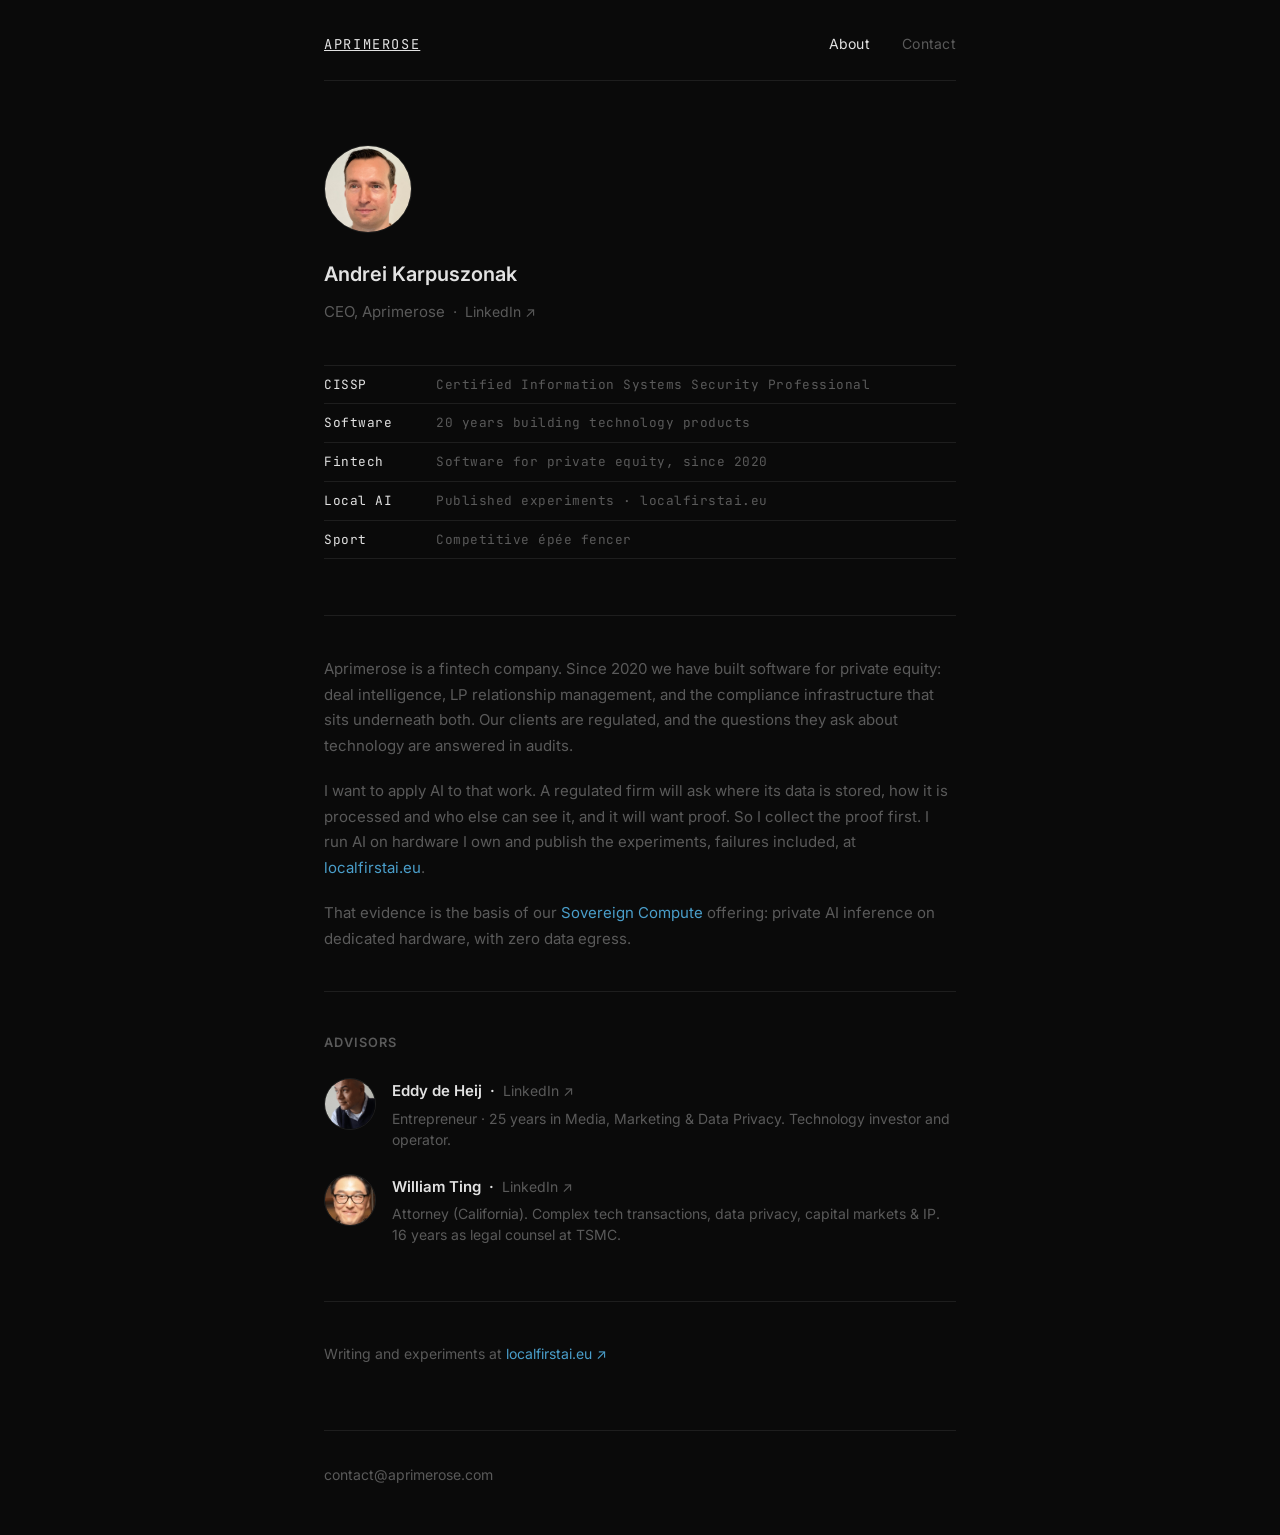
==== about/index.html @ db045c83 "site: real 404 page, robots.txt, sitemap.xml, canonical tags, _headers Without a 404.html, Pages fel" ====
<!DOCTYPE html>
<html lang="en">
<head>
  <meta charset="UTF-8">
  <meta name="viewport" content="width=device-width, initial-scale=1.0">
  <meta name="description" content="About Andrei Karpuszonak — CEO of Aprimerose, fintech software for private equity since 2020. CISSP. Experiments on AI for regulated data at localfirstai.eu.">
  <title>About — Aprimerose</title>
  <link rel="canonical" href="https://aprimerose.com/about/">
  <link rel="preconnect" href="https://fonts.googleapis.com">
  <link rel="preconnect" href="https://fonts.gstatic.com" crossorigin>
  <link href="https://fonts.googleapis.com/css2?family=Inter:wght@400;500;600&family=JetBrains+Mono:wght@400;500&display=swap" rel="stylesheet">
  <link rel="stylesheet" href="../style.css">
  <!-- Google tag (gtag.js) G-Q5KMY7Q0BP -->
  <script async src="https://www.googletagmanager.com/gtag/js?id=G-Q5KMY7Q0BP"></script>
  <script>
    window.dataLayer = window.dataLayer || [];
    function gtag(){dataLayer.push(arguments);}
    gtag('js', new Date());
    gtag('config', 'G-Q5KMY7Q0BP');
  </script>
  <style>
    .about-photo {
      width: 88px;
      height: 88px;
      border-radius: 50%;
      object-fit: cover;
      border: 1px solid var(--border);
      display: block;
      margin-bottom: 1.5rem;
      /* placeholder — replace with actual photo path */
      background: var(--surface);
    }
  </style>
</head>
<body>
  <div class="wrap">

    <nav>
      <a href="/" class="nav-brand">Aprimerose</a>
      <div class="nav-links">
        <a href="/about/" style="color: var(--text);">About</a>
        <a href="/contact/">Contact</a>
      </div>
    </nav>

    <main>

      <section class="section">
        <!-- Replace src with actual photo once added to /assets/ak.jpg -->
        <img
          src="../assets/ak.jpg"
          alt="Andrei Karpuszonak"
          class="about-photo"
          onerror="this.style.display='none'"
        >

        <h1 class="page-title">Andrei Karpuszonak</h1>
        <p class="page-subtitle">CEO, Aprimerose &nbsp;·&nbsp;
          <a href="https://www.linkedin.com/in/karpuszonak/" target="_blank" rel="noopener" style="color:var(--muted); font-size:0.875rem; text-decoration:none;">LinkedIn ↗</a>
        </p>

        <ul class="creds">
          <li>
            <span class="cred-label">CISSP</span>
            <span>Certified Information Systems Security Professional</span>
          </li>
          <li>
            <span class="cred-label">Software</span>
            <span>20 years building technology products</span>
          </li>
          <li>
            <span class="cred-label">Fintech</span>
            <span>Software for private equity, since 2020</span>
          </li>
          <li>
            <span class="cred-label">Local AI</span>
            <span>Published experiments · localfirstai.eu</span>
          </li>
          <li>
            <span class="cred-label">Sport</span>
            <span>Competitive épée fencer</span>
          </li>
        </ul>
      </section>

      <hr>

      <section class="body-text">
        <p>
          Aprimerose is a fintech company. Since 2020 we have built software for private equity:
          deal intelligence, LP relationship management, and the compliance infrastructure that
          sits underneath both. Our clients are regulated, and the questions they ask about
          technology are answered in audits.
        </p>
        <p>
          I want to apply AI to that work. A regulated firm will ask where its data is stored,
          how it is processed and who else can see it, and it will want proof. So I collect the
          proof first. I run AI on hardware I own and publish the experiments, failures included, at
          <a href="https://localfirstai.eu/about/" target="_blank" rel="noopener" class="link-cc">localfirstai.eu</a>.
        </p>
        <p>
          That evidence is the basis of our
          <a href="/sovereign-compute/" class="link-cc">Sovereign Compute</a> offering:
          private AI inference on dedicated hardware, with zero data egress.
        </p>
      </section>

      <hr>

      <section class="section">
        <h2 style="font-size:0.8rem; font-weight:600; letter-spacing:0.08em; text-transform:uppercase; color:var(--muted); margin-bottom:1.5rem;">
          Advisors
        </h2>

        <div style="display:flex; flex-direction:column; gap:1.5rem;">

          <div style="display:flex; align-items:flex-start; gap:1rem;">
            <img
              src="../assets/eddy.png"
              alt="Eddy de Heij"
              style="width:52px;height:52px;border-radius:50%;object-fit:cover;border:1px solid var(--border);flex-shrink:0;"
              onerror="this.style.display='none'"
            >
            <div>
              <div style="font-weight:600; font-size:0.9375rem; margin-bottom:0.25rem;">
                Eddy de Heij &nbsp;·&nbsp;
                <a href="https://www.linkedin.com/in/edeheij/" target="_blank" rel="noopener" style="color:var(--muted); font-size:0.875rem; font-weight:400; text-decoration:none;">LinkedIn ↗</a>
              </div>
              <div style="font-size:0.875rem; color:var(--muted); line-height:1.5;">
                Entrepreneur · 25 years in Media, Marketing &amp; Data Privacy.
                Technology investor and operator.
              </div>
            </div>
          </div>

          <div style="display:flex; align-items:flex-start; gap:1rem;">
            <img
              src="../assets/will.png"
              alt="William Ting"
              style="width:52px;height:52px;border-radius:50%;object-fit:cover;border:1px solid var(--border);flex-shrink:0;"
              onerror="this.style.display='none'"
            >
            <div>
              <div style="font-weight:600; font-size:0.9375rem; margin-bottom:0.25rem;">
                William Ting &nbsp;·&nbsp;
                <a href="https://www.linkedin.com/in/williamkcting/" target="_blank" rel="noopener" style="color:var(--muted); font-size:0.875rem; font-weight:400; text-decoration:none;">LinkedIn ↗</a>
              </div>
              <div style="font-size:0.875rem; color:var(--muted); line-height:1.5;">
                Attorney (California). Complex tech transactions, data privacy, capital markets &amp; IP.
                16 years as legal counsel at TSMC.
              </div>
            </div>
          </div>

        </div>
      </section>

      <hr>

      <section class="section">
        <p style="font-size: 0.875rem; color: var(--muted);">
          Writing and experiments at
          <a href="https://localfirstai.eu" target="_blank" rel="noopener" class="link-cc">localfirstai.eu ↗</a>
        </p>
      </section>

    </main>

    <footer>
      <a href="mailto:contact@aprimerose.com">contact@aprimerose.com</a>
    </footer>

  </div>
</body>
</html>
---- style.css ----
/* Aprimerose.com — design system */

:root {
  --bg:        #0a0a0a;
  --surface:   #111111;
  --border:    #1e1e1e;
  --text:      #e2e2e2;
  --muted:     #5a5a5a;
  --gold:      #c8a96e;   /* PE pillar */
  --blue:      #4a9eca;   /* CC — own cloud */
  --blue-2:    #7ec8b0;   /* CC — on-prem consultancy (teal-green: advisory/delivery feel) */
  --font-sans: 'Inter', system-ui, -apple-system, sans-serif;
  --font-mono: 'JetBrains Mono', 'IBM Plex Mono', 'Fira Code', monospace;
  --max-w:     680px;
}

/* Reset */
*, *::before, *::after { box-sizing: border-box; margin: 0; padding: 0; }

/* Base */
html { font-size: 16px; }

body {
  background: var(--bg);
  color: var(--text);
  font-family: var(--font-sans);
  font-size: 1rem;
  line-height: 1.7;
  -webkit-font-smoothing: antialiased;
}

/* Layout */
.wrap {
  max-width: var(--max-w);
  margin: 0 auto;
  padding: 0 1.5rem;
}

/* Nav */
nav {
  padding: 2rem 0 1.5rem;
  display: flex;
  justify-content: space-between;
  align-items: baseline;
  border-bottom: 1px solid var(--border);
  margin-bottom: 4rem;
}

.nav-brand {
  font-family: var(--font-mono);
  font-size: 0.85rem;
  letter-spacing: 0.12em;
  text-transform: uppercase;
  color: var(--text);
}

.nav-links { display: flex; gap: 2rem; }

.nav-links a {
  font-size: 0.875rem;
  color: var(--muted);
  text-decoration: none;
  letter-spacing: 0.02em;
  transition: color 0.15s;
}

.nav-links a:hover { color: var(--text); }

/* Sections */
.section { margin-bottom: 3.5rem; }

/* Pillar */
.pillar { padding-left: 1.25rem; margin-bottom: 3rem; }

.pillar--pe   { border-left: 2px solid var(--gold); }
.pillar--cc   { border-left: 2px solid var(--blue); }
.pillar--cc-2 { border-left: 2px solid var(--blue-2); }

.pillar-header {
  display: flex;
  align-items: center;
  gap: 0.75rem;
  margin-bottom: 0.75rem;
}

.pillar h2 {
  font-size: 1.05rem;
  font-weight: 600;
  letter-spacing: 0.01em;
  color: var(--text);
}

.pillar p {
  color: var(--muted);
  font-size: 0.9375rem;
  margin-bottom: 1rem;
}

.pillar-links {
  display: flex;
  flex-wrap: wrap;
  gap: 1.25rem;
  align-items: center;
  font-size: 0.875rem;
}

.link-pe   { color: var(--gold); text-decoration: none; }
.link-pe:hover { text-decoration: underline; }

.link-cc   { color: var(--blue); text-decoration: none; }
.link-cc:hover { text-decoration: underline; }

.link-cc-2   { color: var(--blue-2); text-decoration: none; }
.link-cc-2:hover { text-decoration: underline; }

.link-coming {
  font-family: var(--font-mono);
  font-size: 0.75rem;
  color: var(--muted);
  letter-spacing: 0.04em;
}

/* Badge */
.badge {
  font-family: var(--font-mono);
  font-size: 0.65rem;
  letter-spacing: 0.1em;
  text-transform: uppercase;
  color: var(--blue);
  border: 1px solid var(--blue);
  padding: 0.15em 0.5em;
  border-radius: 2px;
  line-height: 1;
  opacity: 0.8;
}

/* Dividers */
hr {
  border: none;
  border-top: 1px solid var(--border);
  margin: 2.5rem 0;
}

/* Hero */
.hero { margin-bottom: 3rem; }

.hero h1 {
  font-size: 1.5rem;
  font-weight: 600;
  letter-spacing: -0.01em;
  margin-bottom: 0.3rem;
}

.hero .descriptor {
  font-size: 0.9375rem;
  color: var(--muted);
  letter-spacing: 0.01em;
}

/* Footer */
footer {
  border-top: 1px solid var(--border);
  padding: 2rem 0 3rem;
  margin-top: 4rem;
  display: flex;
  justify-content: space-between;
  align-items: center;
  flex-wrap: wrap;
  gap: 0.75rem;
}

footer a {
  font-size: 0.875rem;
  color: var(--muted);
  text-decoration: none;
}
footer a:hover { color: var(--text); }

.location {
  font-family: var(--font-mono);
  font-size: 0.75rem;
  letter-spacing: 0.08em;
  color: var(--muted);
}

/* Page heading (inner pages) */
.page-title {
  font-size: 1.25rem;
  font-weight: 600;
  margin-bottom: 0.5rem;
}

.page-subtitle {
  font-size: 0.9375rem;
  color: var(--muted);
  margin-bottom: 2.5rem;
}

/* Body text */
.body-text p {
  font-size: 0.9375rem;
  color: var(--muted);
  margin-bottom: 1.25rem;
}

.body-text p:last-child { margin-bottom: 0; }

/* Credential list */
.creds {
  list-style: none;
  margin: 1.5rem 0;
}

.creds li {
  font-family: var(--font-mono);
  font-size: 0.8rem;
  letter-spacing: 0.04em;
  color: var(--muted);
  padding: 0.5rem 0;
  border-bottom: 1px solid var(--border);
  display: flex;
  gap: 1rem;
  align-items: baseline;
}

.creds li:first-child { border-top: 1px solid var(--border); }

.creds .cred-label {
  color: var(--text);
  flex-shrink: 0;
  min-width: 6rem;
}

@media (max-width: 480px) {
  .creds li {
    flex-direction: column;
    gap: 0.15rem;
  }
  .creds .cred-label {
    min-width: auto;
  }
}

/* Compliance matrix (sovereign compute page) */
.compliance-row {
  display: flex;
  gap: 1.5rem;
  align-items: baseline;
  padding: 0.6rem 0;
  border-bottom: 1px solid var(--border);
  font-size: 0.875rem;
}
.compliance-row:first-of-type { border-top: 1px solid var(--border); }
.compliance-row .label { color: var(--text); font-family: var(--font-mono); font-size: 0.8rem; letter-spacing: 0.04em; flex-shrink: 0; min-width: 8rem; }
.compliance-row .value { color: var(--muted); }

/* Responsive */
@media (max-width: 640px) {
  nav { flex-direction: column; gap: 1rem; }
  footer { flex-direction: column; align-items: flex-start; }
  .compliance-row { flex-direction: column; gap: 0.15rem; }
  .compliance-row .label { min-width: auto; }
}
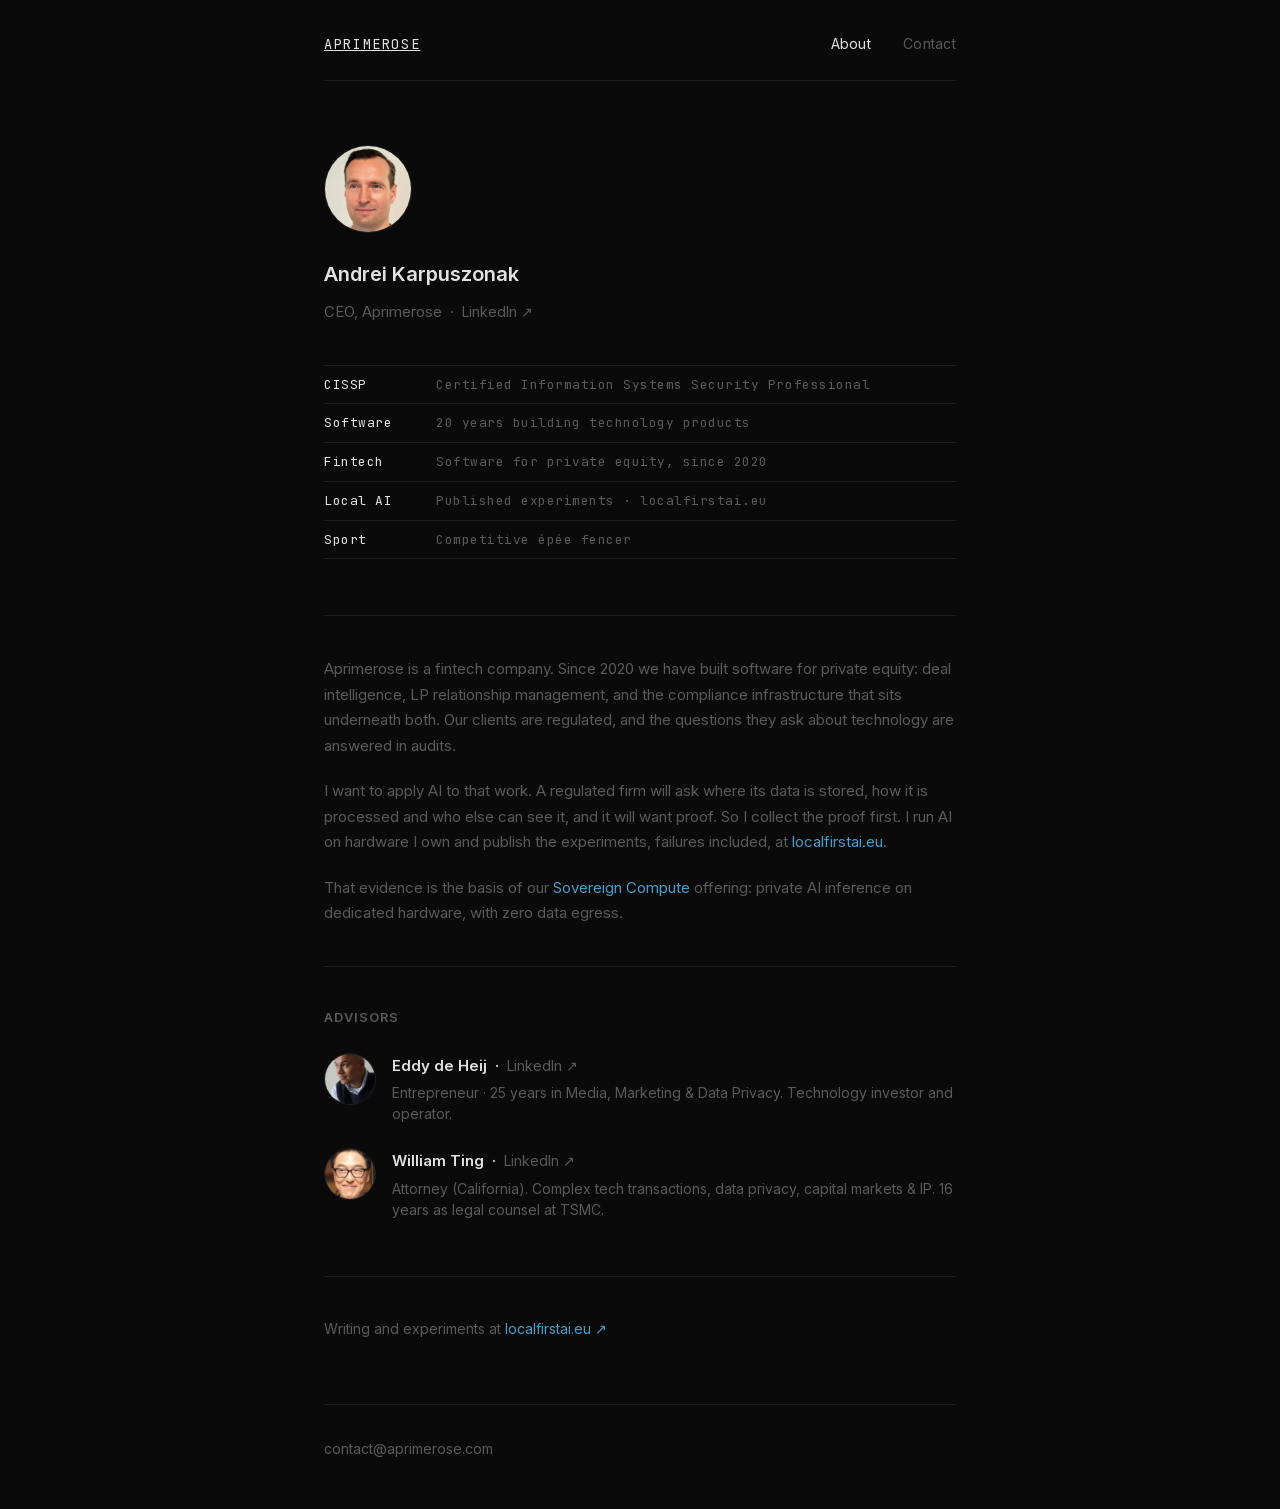
==== commit a3540ddd: "site: drop Google Analytics and Google Fonts; fonts self-hosted The homepage claims "EU GDPR-aligned" ====
--- a/about/index.html
+++ b/about/index.html
@@ -6,18 +6,7 @@
   <meta name="description" content="About Andrei Karpuszonak — CEO of Aprimerose, fintech software for private equity since 2020. CISSP. Experiments on AI for regulated data at localfirstai.eu.">
   <title>About — Aprimerose</title>
   <link rel="canonical" href="https://aprimerose.com/about/">
-  <link rel="preconnect" href="https://fonts.googleapis.com">
-  <link rel="preconnect" href="https://fonts.gstatic.com" crossorigin>
-  <link href="https://fonts.googleapis.com/css2?family=Inter:wght@400;500;600&family=JetBrains+Mono:wght@400;500&display=swap" rel="stylesheet">
   <link rel="stylesheet" href="../style.css">
-  <!-- Google tag (gtag.js) G-Q5KMY7Q0BP -->
-  <script async src="https://www.googletagmanager.com/gtag/js?id=G-Q5KMY7Q0BP"></script>
-  <script>
-    window.dataLayer = window.dataLayer || [];
-    function gtag(){dataLayer.push(arguments);}
-    gtag('js', new Date());
-    gtag('config', 'G-Q5KMY7Q0BP');
-  </script>
   <style>
     .about-photo {
       width: 88px;
--- a/style.css
+++ b/style.css
@@ -1,4 +1,45 @@
 /* Aprimerose.com — design system */
+
+/* Fonts: self-hosted (SIL OFL 1.1, licences in /assets/fonts/), so no request goes to Google. */
+/* Inter, latin-ext */
+@font-face {
+  font-family: 'Inter';
+  font-style: normal;
+  font-weight: 400 600;
+  font-display: swap;
+  src: url(/assets/fonts/inter-latin-ext.woff2) format('woff2');
+  unicode-range: U+0100-02BA, U+02BD-02C5, U+02C7-02CC, U+02CE-02D7, U+02DD-02FF, U+0304, U+0308, U+0329, U+1D00-1DBF, U+1E00-1E9F, U+1EF2-1EFF, U+2020, U+20A0-20AB, U+20AD-20C4, U+2113, U+2C60-2C7F, U+A720-A7FF;
+}
+
+/* Inter, latin */
+@font-face {
+  font-family: 'Inter';
+  font-style: normal;
+  font-weight: 400 600;
+  font-display: swap;
+  src: url(/assets/fonts/inter-latin.woff2) format('woff2');
+  unicode-range: U+0000-00FF, U+0131, U+0152-0153, U+02BB-02BC, U+02C6, U+02DA, U+02DC, U+0304, U+0308, U+0329, U+2000-206F, U+20AC, U+2122, U+2191, U+2193, U+2212, U+2215, U+FEFF, U+FFFD;
+}
+
+/* JetBrains Mono, latin-ext */
+@font-face {
+  font-family: 'JetBrains Mono';
+  font-style: normal;
+  font-weight: 400 500;
+  font-display: swap;
+  src: url(/assets/fonts/jetbrains-mono-latin-ext.woff2) format('woff2');
+  unicode-range: U+0100-02BA, U+02BD-02C5, U+02C7-02CC, U+02CE-02D7, U+02DD-02FF, U+0304, U+0308, U+0329, U+1D00-1DBF, U+1E00-1E9F, U+1EF2-1EFF, U+2020, U+20A0-20AB, U+20AD-20C4, U+2113, U+2C60-2C7F, U+A720-A7FF;
+}
+
+/* JetBrains Mono, latin */
+@font-face {
+  font-family: 'JetBrains Mono';
+  font-style: normal;
+  font-weight: 400 500;
+  font-display: swap;
+  src: url(/assets/fonts/jetbrains-mono-latin.woff2) format('woff2');
+  unicode-range: U+0000-00FF, U+0131, U+0152-0153, U+02BB-02BC, U+02C6, U+02DA, U+02DC, U+0304, U+0308, U+0329, U+2000-206F, U+20AC, U+2122, U+2191, U+2193, U+2212, U+2215, U+FEFF, U+FFFD;
+}
 
 :root {
   --bg:        #0a0a0a;
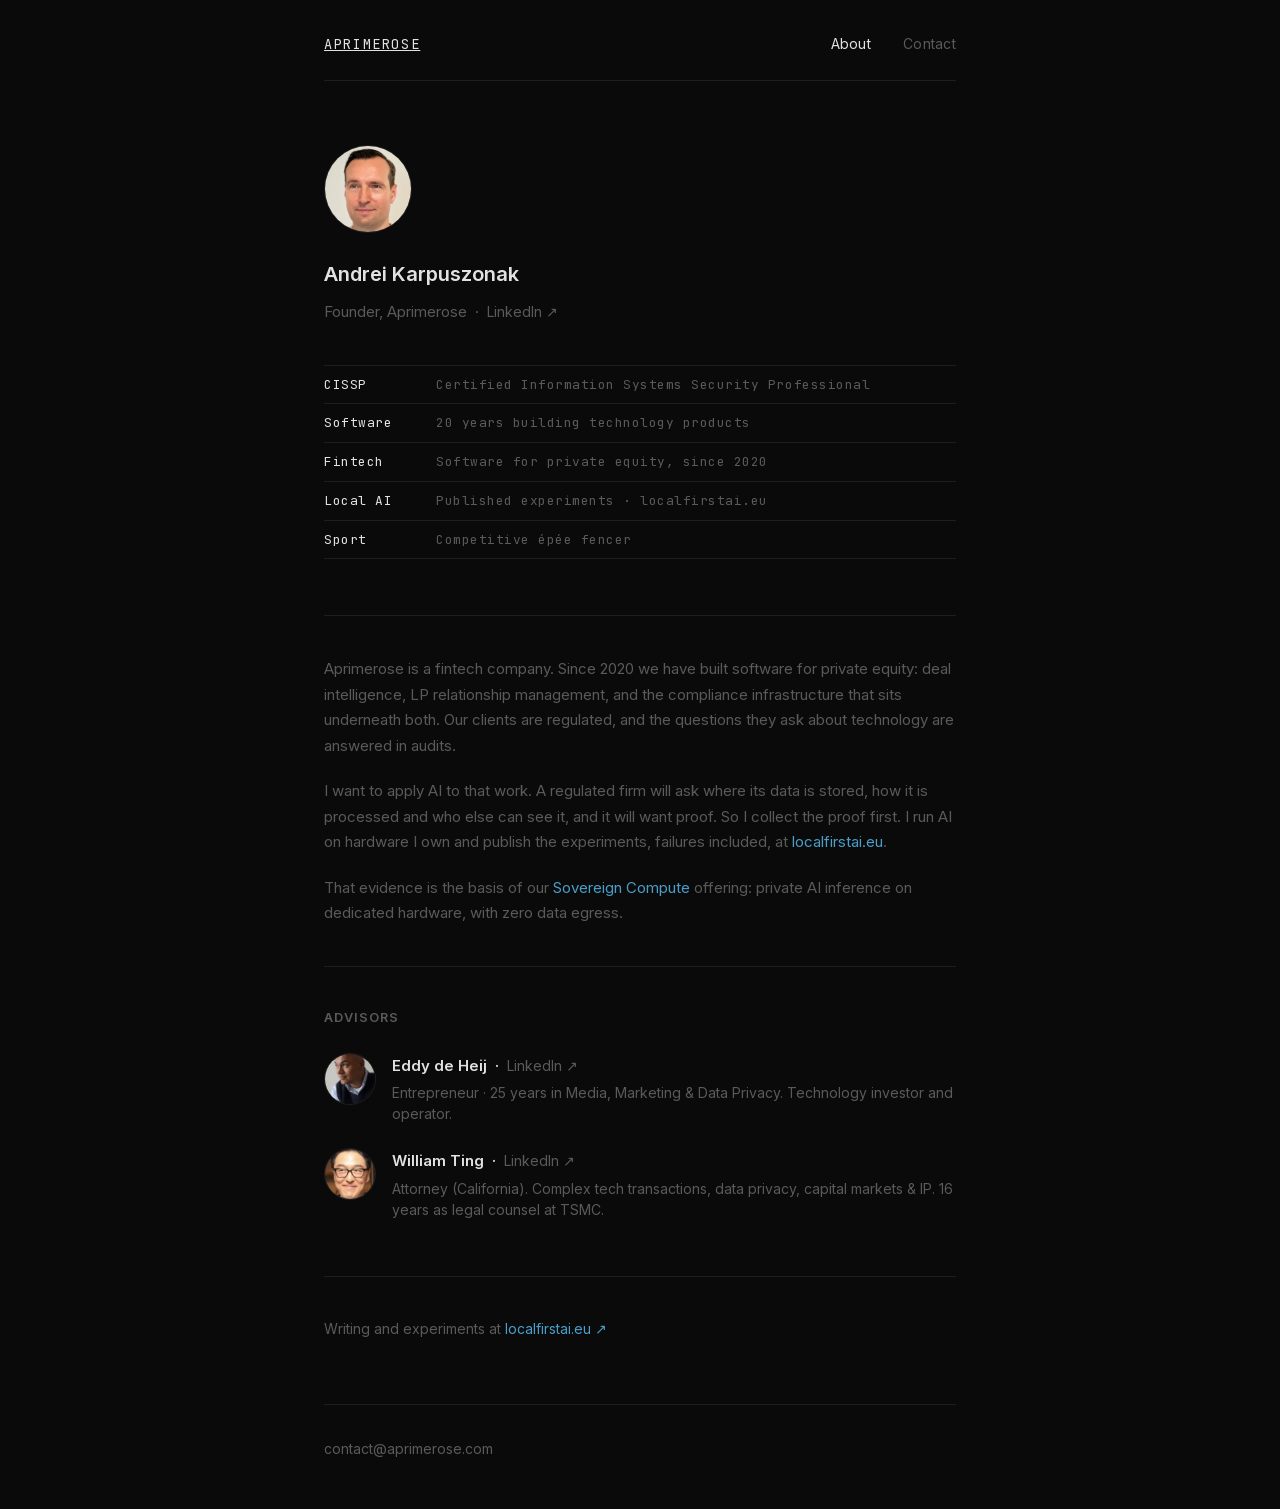
==== commit 79b201ff: "site: About — 'Founder, Aprimerose' replaces 'CEO, Aprimerose' (subtitle + meta description), matchi" ====
--- a/about/index.html
+++ b/about/index.html
@@ -3,7 +3,7 @@
 <head>
   <meta charset="UTF-8">
   <meta name="viewport" content="width=device-width, initial-scale=1.0">
-  <meta name="description" content="About Andrei Karpuszonak — CEO of Aprimerose, fintech software for private equity since 2020. CISSP. Experiments on AI for regulated data at localfirstai.eu.">
+  <meta name="description" content="About Andrei Karpuszonak — founder of Aprimerose, fintech software for private equity since 2020. CISSP. Experiments on AI for regulated data at localfirstai.eu.">
   <title>About — Aprimerose</title>
   <link rel="canonical" href="https://aprimerose.com/about/">
   <link rel="stylesheet" href="../style.css">
@@ -44,7 +44,7 @@
         >
 
         <h1 class="page-title">Andrei Karpuszonak</h1>
-        <p class="page-subtitle">CEO, Aprimerose &nbsp;·&nbsp;
+        <p class="page-subtitle">Founder, Aprimerose &nbsp;·&nbsp;
           <a href="https://www.linkedin.com/in/karpuszonak/" target="_blank" rel="noopener" style="color:var(--muted); font-size:0.875rem; text-decoration:none;">LinkedIn ↗</a>
         </p>
 
--- a/style.css
+++ b/style.css
@@ -50,6 +50,7 @@
   --gold:      #c8a96e;   /* PE pillar */
   --blue:      #4a9eca;   /* CC — own cloud */
   --blue-2:    #7ec8b0;   /* CC — on-prem consultancy (teal-green: advisory/delivery feel) */
+  --rose:      #c98a8a;   /* Exposure Review */
   --font-sans: 'Inter', system-ui, -apple-system, sans-serif;
   --font-mono: 'JetBrains Mono', 'IBM Plex Mono', 'Fira Code', monospace;
   --max-w:     680px;
@@ -116,6 +117,7 @@
 .pillar--pe   { border-left: 2px solid var(--gold); }
 .pillar--cc   { border-left: 2px solid var(--blue); }
 .pillar--cc-2 { border-left: 2px solid var(--blue-2); }
+.pillar--xr   { border-left: 2px solid var(--rose); }
 
 .pillar-header {
   display: flex;
@@ -153,6 +155,9 @@
 
 .link-cc-2   { color: var(--blue-2); text-decoration: none; }
 .link-cc-2:hover { text-decoration: underline; }
+
+.link-xr   { color: var(--rose); text-decoration: none; }
+.link-xr:hover { text-decoration: underline; }
 
 .link-coming {
   font-family: var(--font-mono);
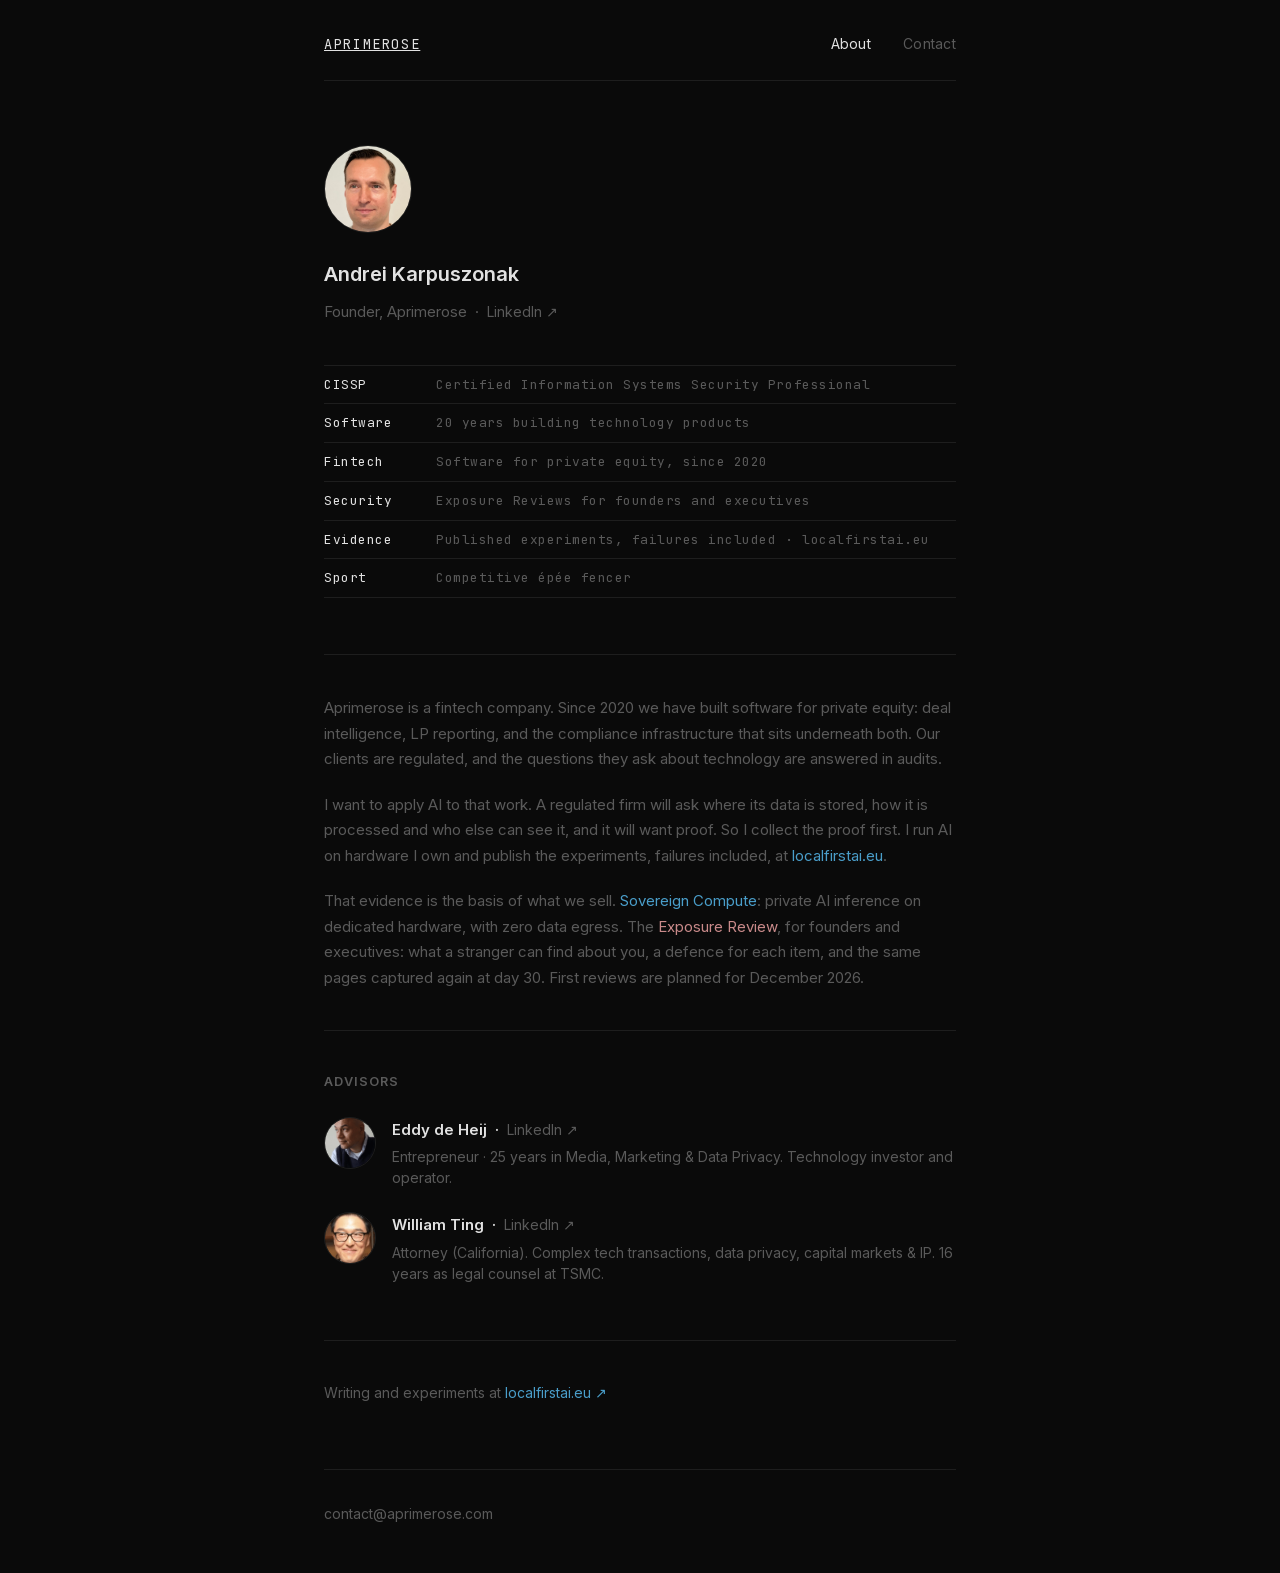
==== commit 42c9fc9e: "site/about: the About covers both offerings (Sovereign Compute + Exposure Review, three paragraphs k" ====
--- a/about/index.html
+++ b/about/index.html
@@ -3,7 +3,7 @@
 <head>
   <meta charset="UTF-8">
   <meta name="viewport" content="width=device-width, initial-scale=1.0">
-  <meta name="description" content="About Andrei Karpuszonak — founder of Aprimerose, fintech software for private equity since 2020. CISSP. Experiments on AI for regulated data at localfirstai.eu.">
+  <meta name="description" content="About Andrei Karpuszonak — founder of Aprimerose, fintech software for private equity since 2020. CISSP. Exposure Reviews for founders and executives. Experiments on AI for regulated data at localfirstai.eu.">
   <title>About — Aprimerose</title>
   <link rel="canonical" href="https://aprimerose.com/about/">
   <link rel="stylesheet" href="../style.css">
@@ -62,8 +62,12 @@
             <span>Software for private equity, since 2020</span>
           </li>
           <li>
-            <span class="cred-label">Local AI</span>
-            <span>Published experiments · localfirstai.eu</span>
+            <span class="cred-label">Security</span>
+            <span>Exposure Reviews for founders and executives</span>
+          </li>
+          <li>
+            <span class="cred-label">Evidence</span>
+            <span>Published experiments, failures included · localfirstai.eu</span>
           </li>
           <li>
             <span class="cred-label">Sport</span>
@@ -77,7 +81,7 @@
       <section class="body-text">
         <p>
           Aprimerose is a fintech company. Since 2020 we have built software for private equity:
-          deal intelligence, LP relationship management, and the compliance infrastructure that
+          deal intelligence, LP reporting, and the compliance infrastructure that
           sits underneath both. Our clients are regulated, and the questions they ask about
           technology are answered in audits.
         </p>
@@ -88,9 +92,12 @@
           <a href="https://localfirstai.eu/about/" target="_blank" rel="noopener" class="link-cc">localfirstai.eu</a>.
         </p>
         <p>
-          That evidence is the basis of our
-          <a href="/sovereign-compute/" class="link-cc">Sovereign Compute</a> offering:
+          That evidence is the basis of what we sell.
+          <a href="/sovereign-compute/" class="link-cc">Sovereign Compute</a>:
           private AI inference on dedicated hardware, with zero data egress.
+          The <a href="/exposure-review/" class="link-xr">Exposure Review</a>, for founders and executives:
+          what a stranger can find about you, a defence for each item, and the same pages captured again at day 30.
+          First reviews are planned for December 2026.
         </p>
       </section>
 
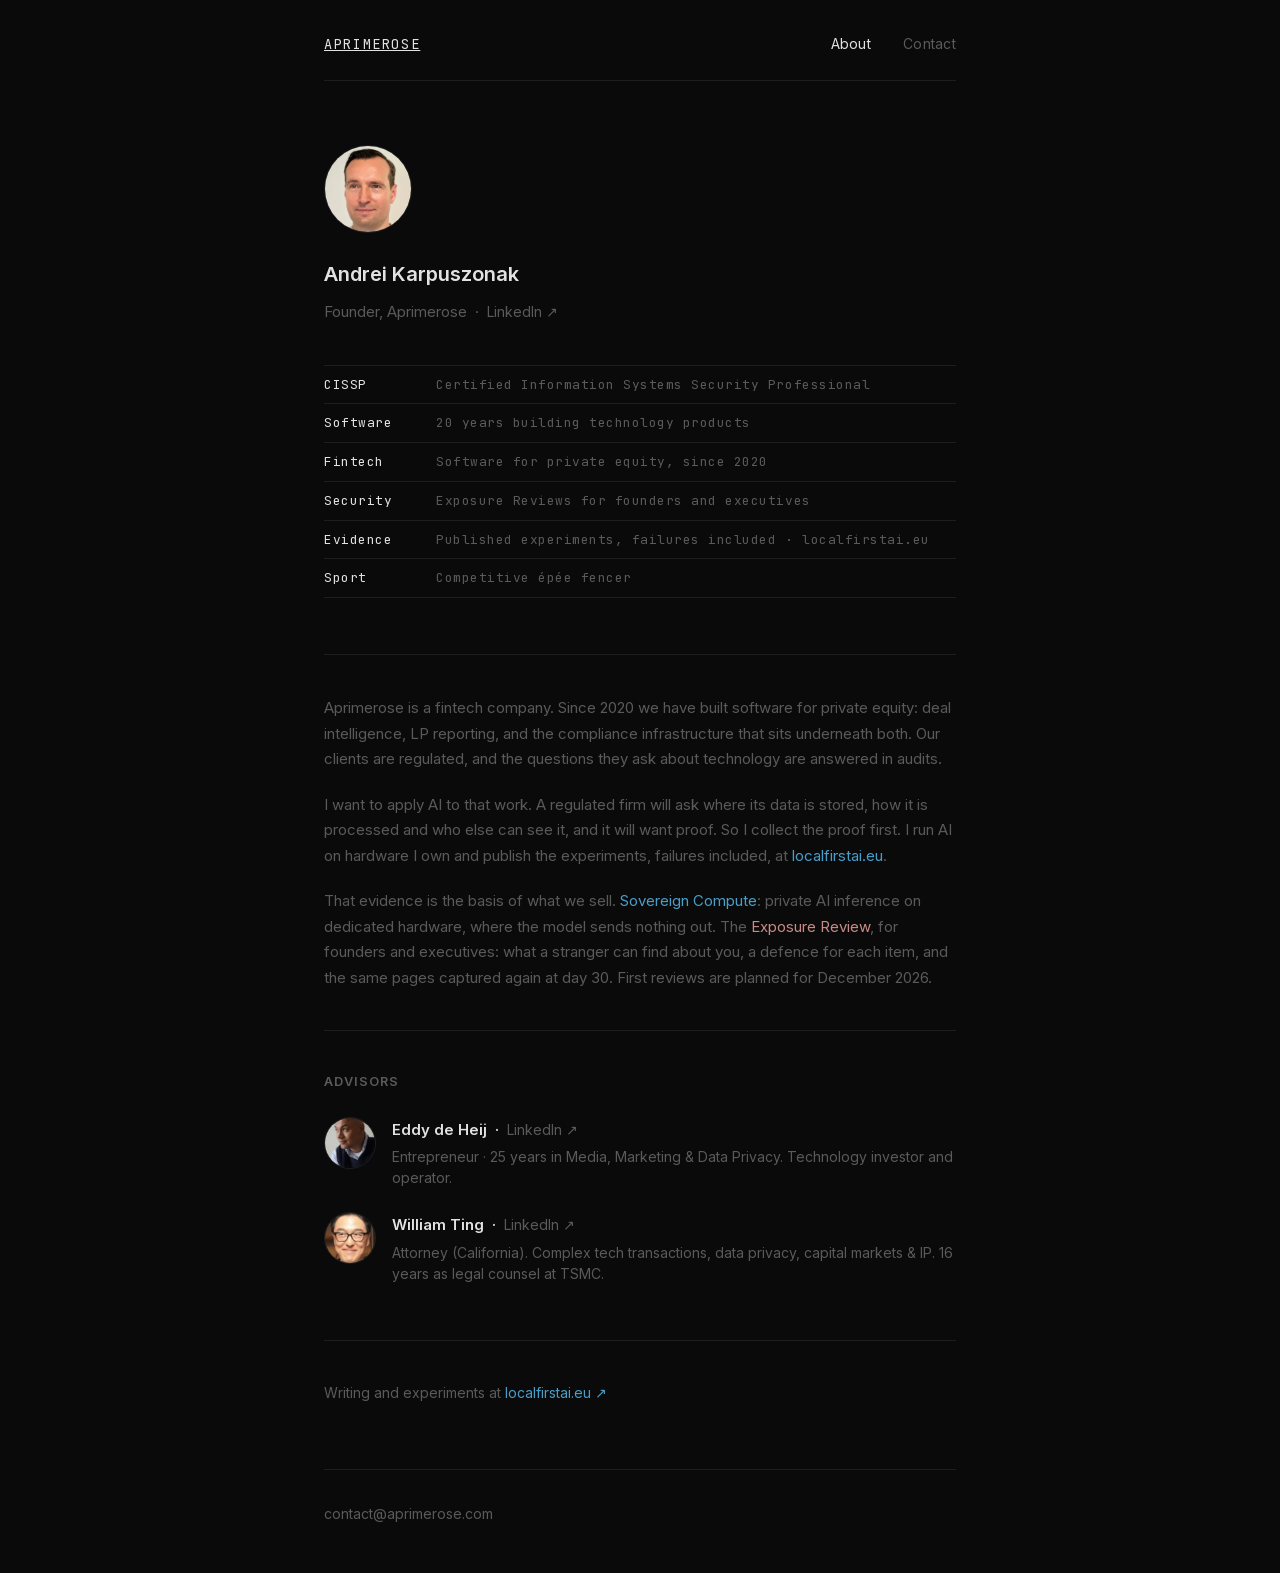
==== commit 4db581f1: "site: egress lines say what was measured — "the model sends nothing out" replaces "zero egress" on t" ====
--- a/about/index.html
+++ b/about/index.html
@@ -94,7 +94,7 @@
         <p>
           That evidence is the basis of what we sell.
           <a href="/sovereign-compute/" class="link-cc">Sovereign Compute</a>:
-          private AI inference on dedicated hardware, with zero data egress.
+          private AI inference on dedicated hardware, where the model sends nothing out.
           The <a href="/exposure-review/" class="link-xr">Exposure Review</a>, for founders and executives:
           what a stranger can find about you, a defence for each item, and the same pages captured again at day 30.
           First reviews are planned for December 2026.
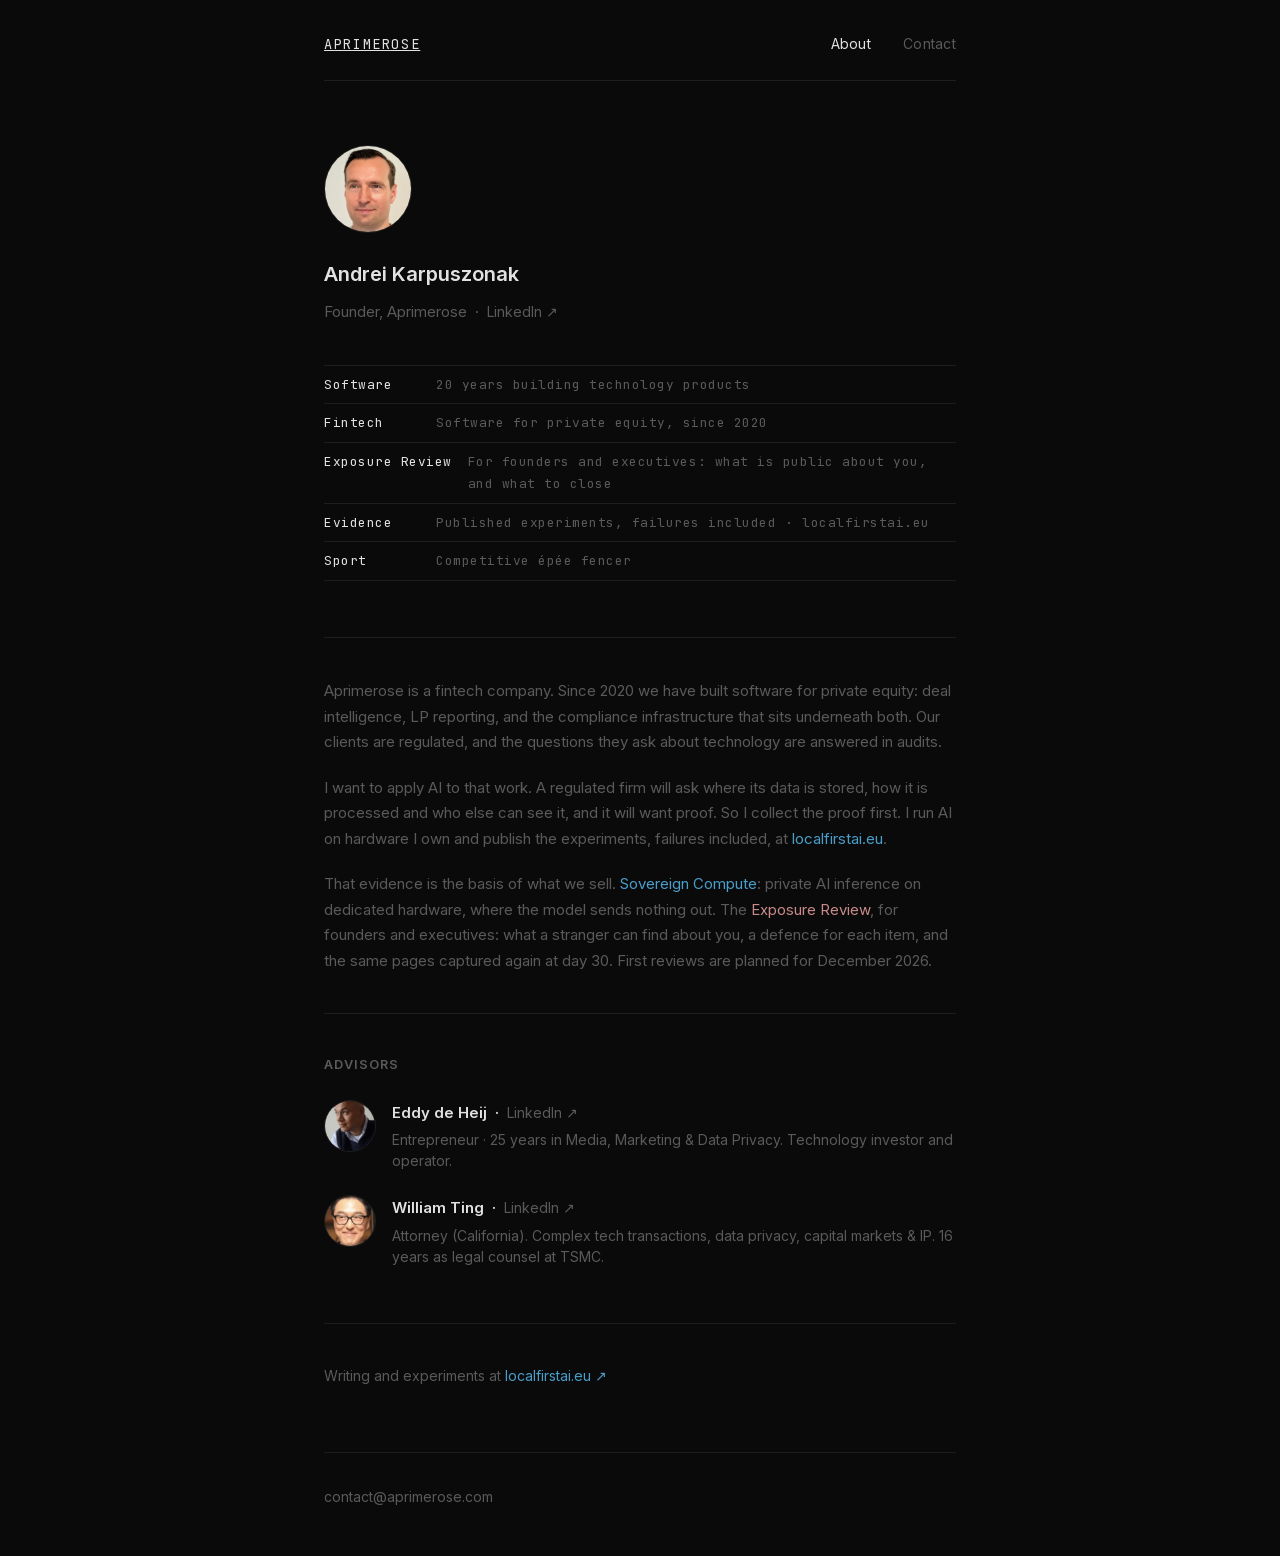
==== commit 5bd9e321: "site: unlabel — the security credential is no longer a public label (Andrei, 2026-11-04); "CISSP-led" ====
--- a/about/index.html
+++ b/about/index.html
@@ -3,7 +3,7 @@
 <head>
   <meta charset="UTF-8">
   <meta name="viewport" content="width=device-width, initial-scale=1.0">
-  <meta name="description" content="About Andrei Karpuszonak — founder of Aprimerose, fintech software for private equity since 2020. CISSP. Exposure Reviews for founders and executives. Experiments on AI for regulated data at localfirstai.eu.">
+  <meta name="description" content="About Andrei Karpuszonak — founder of Aprimerose, fintech software for private equity since 2020. Exposure Reviews for founders and executives. Experiments on AI for regulated data at localfirstai.eu.">
   <title>About — Aprimerose</title>
   <link rel="canonical" href="https://aprimerose.com/about/">
   <link rel="stylesheet" href="../style.css">
@@ -50,10 +50,6 @@
 
         <ul class="creds">
           <li>
-            <span class="cred-label">CISSP</span>
-            <span>Certified Information Systems Security Professional</span>
-          </li>
-          <li>
             <span class="cred-label">Software</span>
             <span>20 years building technology products</span>
           </li>
@@ -62,8 +58,8 @@
             <span>Software for private equity, since 2020</span>
           </li>
           <li>
-            <span class="cred-label">Security</span>
-            <span>Exposure Reviews for founders and executives</span>
+            <span class="cred-label">Exposure Review</span>
+            <span>For founders and executives: what is public about you, and what to close</span>
           </li>
           <li>
             <span class="cred-label">Evidence</span>
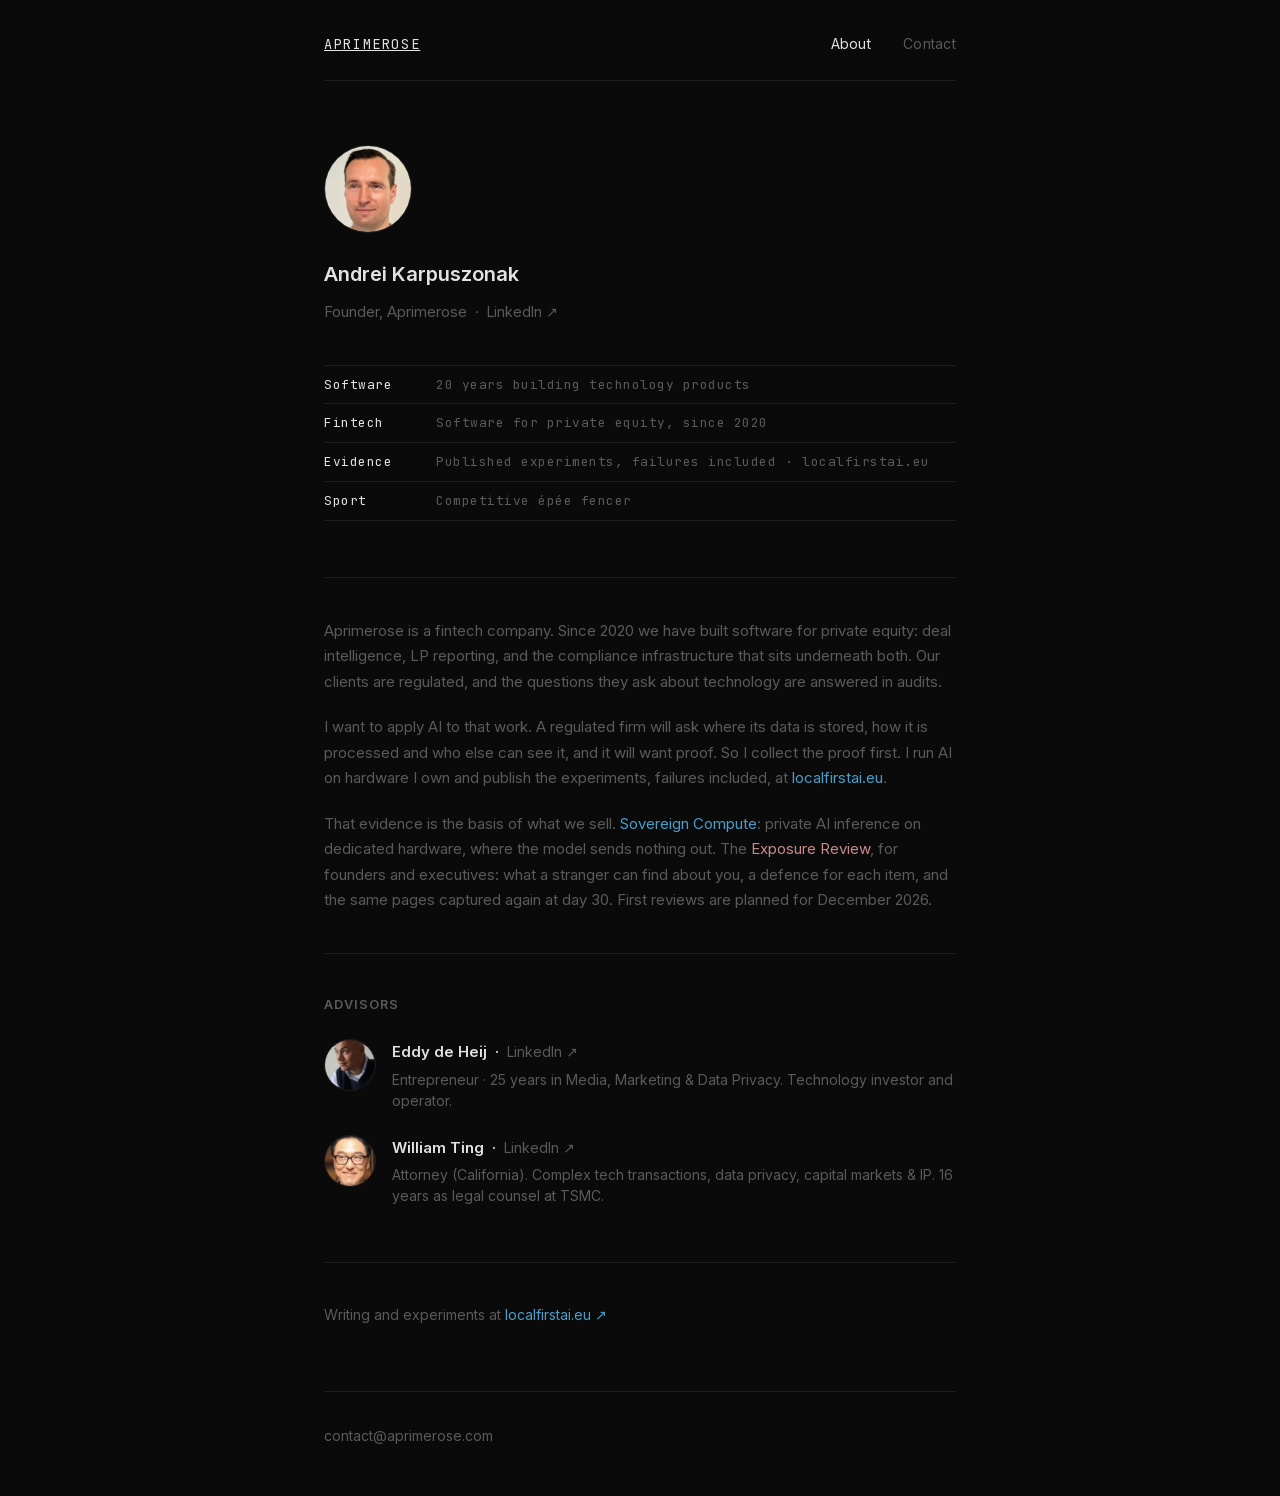
==== commit c609a554: "site/about: the Exposure Review card removed from the credentials list and from the meta description" ====
--- a/about/index.html
+++ b/about/index.html
@@ -3,7 +3,7 @@
 <head>
   <meta charset="UTF-8">
   <meta name="viewport" content="width=device-width, initial-scale=1.0">
-  <meta name="description" content="About Andrei Karpuszonak — founder of Aprimerose, fintech software for private equity since 2020. Exposure Reviews for founders and executives. Experiments on AI for regulated data at localfirstai.eu.">
+  <meta name="description" content="About Andrei Karpuszonak — founder of Aprimerose, fintech software for private equity since 2020. Experiments on AI for regulated data at localfirstai.eu.">
   <title>About — Aprimerose</title>
   <link rel="canonical" href="https://aprimerose.com/about/">
   <link rel="stylesheet" href="../style.css">
@@ -56,10 +56,6 @@
           <li>
             <span class="cred-label">Fintech</span>
             <span>Software for private equity, since 2020</span>
-          </li>
-          <li>
-            <span class="cred-label">Exposure Review</span>
-            <span>For founders and executives: what is public about you, and what to close</span>
           </li>
           <li>
             <span class="cred-label">Evidence</span>
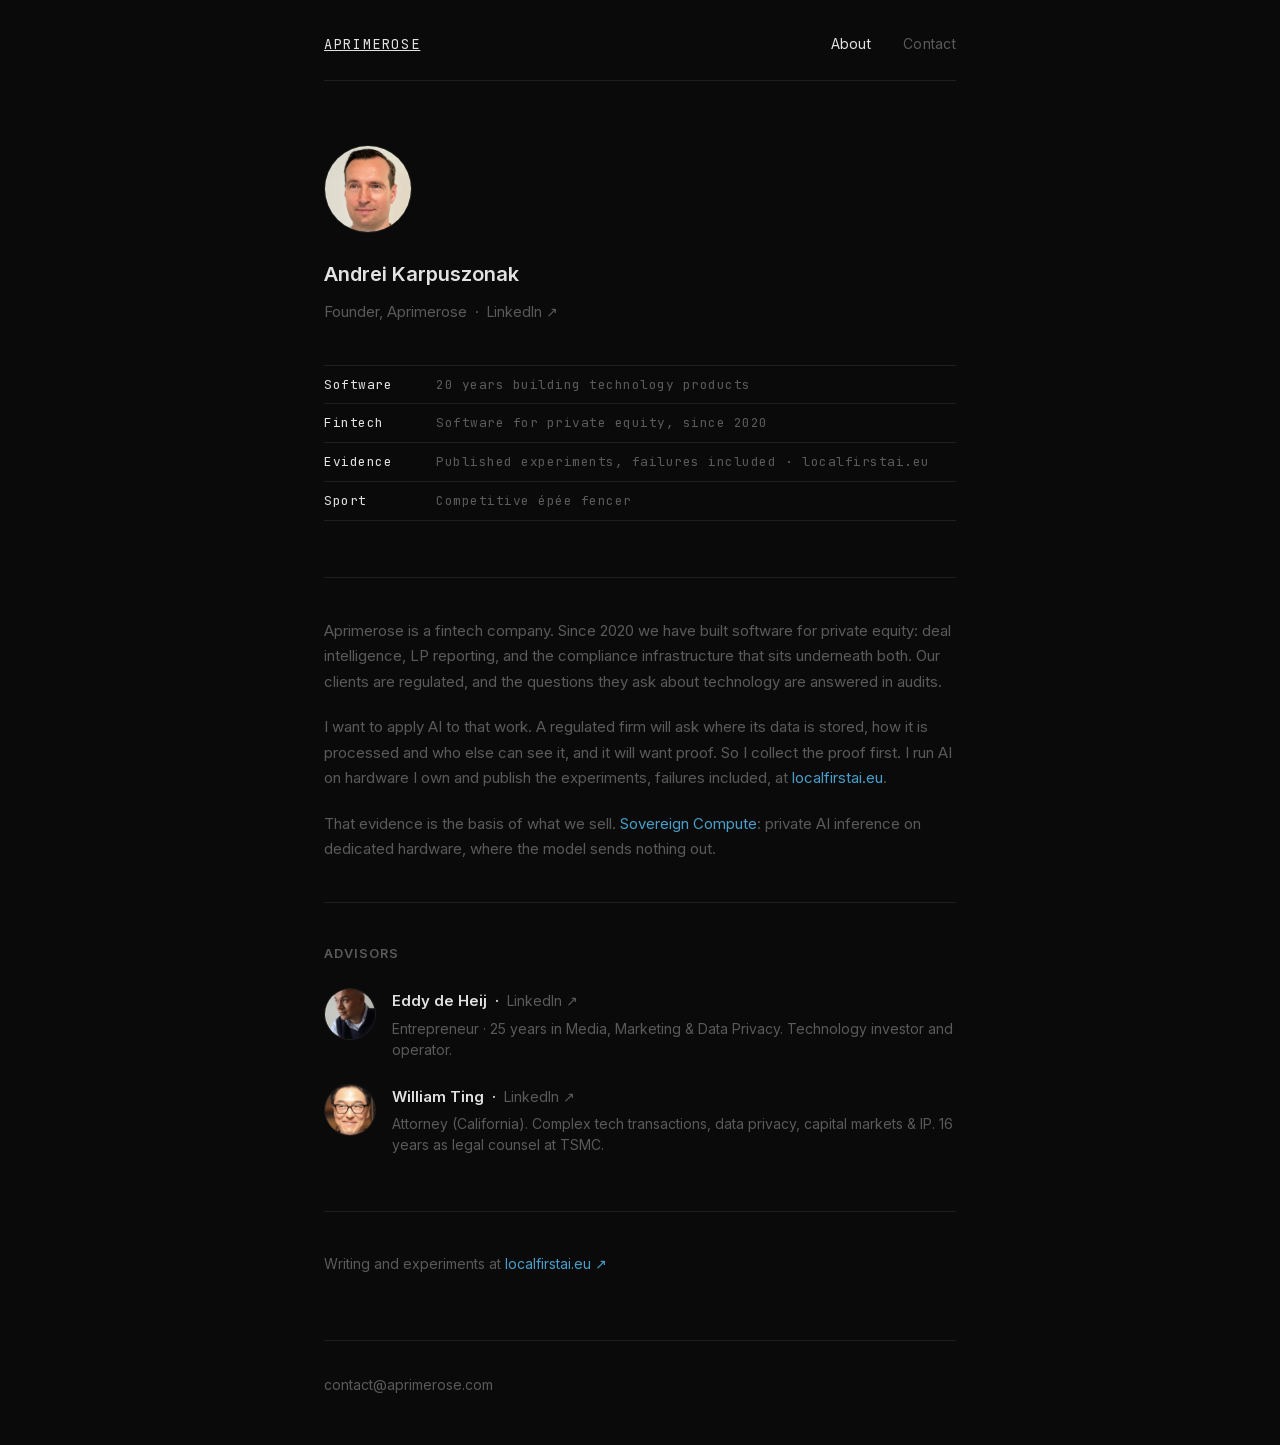
==== commit f07aaee7: "site/about: the review sentence out of the third paragraph (Andrei, 2026-11-04: "paragraph too"); th" ====
--- a/about/index.html
+++ b/about/index.html
@@ -87,9 +87,6 @@
           That evidence is the basis of what we sell.
           <a href="/sovereign-compute/" class="link-cc">Sovereign Compute</a>:
           private AI inference on dedicated hardware, where the model sends nothing out.
-          The <a href="/exposure-review/" class="link-xr">Exposure Review</a>, for founders and executives:
-          what a stranger can find about you, a defence for each item, and the same pages captured again at day 30.
-          First reviews are planned for December 2026.
         </p>
       </section>
 
